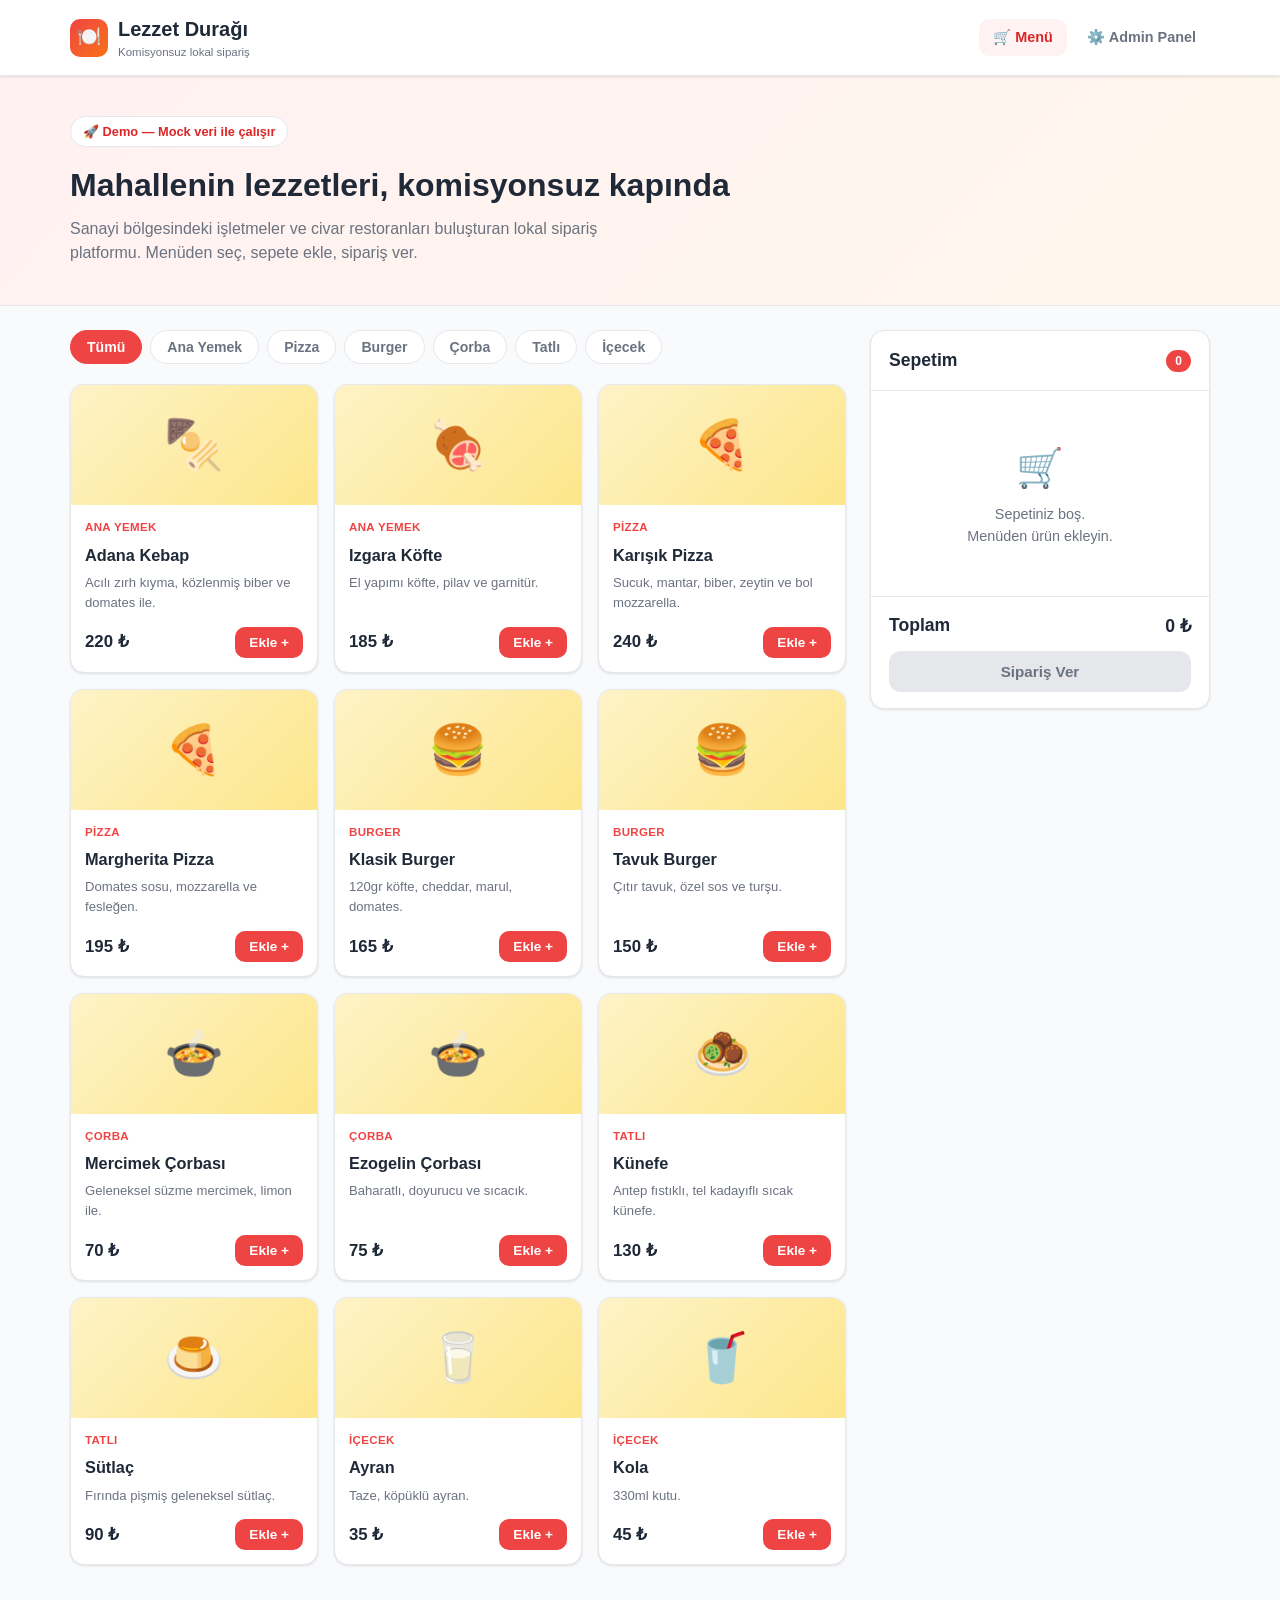
==== index.html @ 2682eca7 "Restoran sipariş demo: admin panelli, mock verili responsive arayüz Müşteri sitesi (index.html): - K" ====
<!DOCTYPE html>
<html lang="tr">
<head>
  <meta charset="UTF-8" />
  <meta name="viewport" content="width=device-width, initial-scale=1.0" />
  <title>Lezzet Durağı — Online Sipariş</title>
  <meta name="description" content="Lokal restoran sipariş demo uygulaması. Komisyonsuz, hızlı ve kolay sipariş." />
  <link rel="stylesheet" href="css/style.css" />
</head>
<body>

  <!-- Üst Bar -->
  <header class="topbar">
    <div class="topbar-inner">
      <a href="index.html" class="brand">
        <span class="logo">🍽️</span>
        <span>Lezzet Durağı <small>Komisyonsuz lokal sipariş</small></span>
      </a>
      <nav class="nav-links">
        <a href="index.html" class="active">🛒 <span>Menü</span></a>
        <a href="admin.html">⚙️ <span>Admin Panel</span></a>
      </nav>
    </div>
  </header>

  <!-- Hero -->
  <section class="hero">
    <div class="hero-inner">
      <span class="badge">🚀 Demo — Mock veri ile çalışır</span>
      <h1>Mahallenin lezzetleri, komisyonsuz kapında</h1>
      <p>Sanayi bölgesindeki işletmeler ve civar restoranları buluşturan lokal sipariş platformu. Menüden seç, sepete ekle, sipariş ver.</p>
    </div>
  </section>

  <!-- İçerik -->
  <div class="layout">
    <main>
      <div class="filters" id="filters"></div>
      <div class="menu-grid" id="menuGrid"></div>
    </main>

    <!-- Sepet -->
    <aside>
      <div class="cart">
        <div class="cart-head">
          <h2>Sepetim</h2>
          <span class="cart-count" id="cartCount">0</span>
        </div>
        <div class="cart-items" id="cartItems"></div>
        <div class="cart-foot">
          <div class="cart-total">
            <span>Toplam</span>
            <span id="cartTotal">0 ₺</span>
          </div>
          <button class="btn-primary" id="checkoutBtn" disabled>Sipariş Ver</button>
        </div>
      </div>
    </aside>
  </div>

  <!-- Sipariş Modalı -->
  <div class="modal-backdrop" id="orderModal">
    <div class="modal">
      <div class="modal-head">
        <h3>Sipariş Bilgileri</h3>
        <button class="modal-close" data-close>✕</button>
      </div>
      <div class="modal-body">
        <form id="orderForm">
          <div class="form-group">
            <label>Ad Soyad</label>
            <input type="text" name="customer" required placeholder="Örn: Ahmet Yılmaz" />
          </div>
          <div class="form-row">
            <div class="form-group">
              <label>Telefon</label>
              <input type="tel" name="phone" required placeholder="05XX XXX XX XX" />
            </div>
            <div class="form-group">
              <label>Ödeme</label>
              <select name="payment">
                <option>Kapıda Nakit</option>
                <option>Kapıda Kredi Kartı</option>
                <option>Online Ödeme</option>
              </select>
            </div>
          </div>
          <div class="form-group">
            <label>Adres</label>
            <textarea name="address" rows="2" required placeholder="Teslimat adresi"></textarea>
          </div>
          <div class="form-group">
            <label>Sipariş Notu (opsiyonel)</label>
            <input type="text" name="note" placeholder="Örn: Zili çalmayın" />
          </div>
          <button type="submit" class="btn-primary" id="submitOrder">Siparişi Onayla · <span id="modalTotal">0 ₺</span></button>
        </form>
      </div>
    </div>
  </div>

  <div class="toast" id="toast"></div>

  <script src="js/data.js"></script>
  <script src="js/app.js"></script>
</body>
</html>
---- css/style.css ----
/* ============================================================
   Lezzet Durağı — Restoran Sipariş Demo
   Modern, sade, responsive tema
   ============================================================ */

:root {
  --primary: #ef4444;
  --primary-dark: #dc2626;
  --primary-light: #fef2f2;
  --dark: #1f2937;
  --gray: #6b7280;
  --light-gray: #f3f4f6;
  --border: #e5e7eb;
  --white: #ffffff;
  --bg: #f9fafb;
  --shadow: 0 1px 3px rgba(0,0,0,.08), 0 1px 2px rgba(0,0,0,.04);
  --shadow-lg: 0 10px 25px rgba(0,0,0,.10);
  --radius: 14px;
}

* { margin: 0; padding: 0; box-sizing: border-box; }

body {
  font-family: -apple-system, BlinkMacSystemFont, "Segoe UI", Roboto, "Helvetica Neue", Arial, sans-serif;
  background: var(--bg);
  color: var(--dark);
  line-height: 1.5;
  -webkit-font-smoothing: antialiased;
}

a { color: inherit; text-decoration: none; }
button { font-family: inherit; cursor: pointer; border: none; }
img { max-width: 100%; }

/* ---------- Üst Bar ---------- */
.topbar {
  position: sticky; top: 0; z-index: 50;
  background: var(--white);
  border-bottom: 1px solid var(--border);
  box-shadow: var(--shadow);
}
.topbar-inner {
  max-width: 1180px; margin: 0 auto; padding: 14px 20px;
  display: flex; align-items: center; justify-content: space-between; gap: 16px;
}
.brand { display: flex; align-items: center; gap: 10px; font-weight: 800; font-size: 1.25rem; }
.brand .logo {
  width: 38px; height: 38px; border-radius: 10px;
  background: linear-gradient(135deg, var(--primary), #f97316);
  display: grid; place-items: center; font-size: 1.2rem;
}
.brand small { display:block; font-weight: 500; font-size: .72rem; color: var(--gray); }
.nav-links { display: flex; gap: 6px; align-items: center; }
.nav-links a {
  padding: 8px 14px; border-radius: 10px; font-weight: 600; font-size: .9rem; color: var(--gray);
  transition: .15s;
}
.nav-links a:hover { background: var(--light-gray); color: var(--dark); }
.nav-links a.active { background: var(--primary-light); color: var(--primary-dark); }

/* ---------- Hero ---------- */
.hero {
  background: linear-gradient(135deg, #fff1f2 0%, #fff7ed 100%);
  border-bottom: 1px solid var(--border);
}
.hero-inner { max-width: 1180px; margin: 0 auto; padding: 40px 20px; }
.hero h1 { font-size: 2rem; font-weight: 800; margin-bottom: 8px; }
.hero p { color: var(--gray); max-width: 560px; }
.hero .badge {
  display: inline-block; margin-bottom: 14px; padding: 5px 12px; border-radius: 999px;
  background: var(--white); border: 1px solid var(--border); font-size: .8rem; font-weight: 600; color: var(--primary-dark);
}

/* ---------- Sayfa Düzeni ---------- */
.layout { max-width: 1180px; margin: 0 auto; padding: 24px 20px 120px; display: grid; grid-template-columns: 1fr 340px; gap: 24px; }
@media (max-width: 900px) { .layout { grid-template-columns: 1fr; } }

/* ---------- Kategori Filtre ---------- */
.filters { display: flex; gap: 8px; flex-wrap: wrap; margin-bottom: 20px; }
.chip {
  padding: 8px 16px; border-radius: 999px; background: var(--white); border: 1px solid var(--border);
  font-weight: 600; font-size: .88rem; color: var(--gray); transition: .15s;
}
.chip:hover { border-color: var(--primary); color: var(--primary-dark); }
.chip.active { background: var(--primary); border-color: var(--primary); color: var(--white); }

/* ---------- Menü Kartları ---------- */
.menu-grid { display: grid; grid-template-columns: repeat(auto-fill, minmax(230px, 1fr)); gap: 16px; }
.card {
  background: var(--white); border: 1px solid var(--border); border-radius: var(--radius);
  overflow: hidden; display: flex; flex-direction: column; transition: .18s; box-shadow: var(--shadow);
}
.card:hover { transform: translateY(-3px); box-shadow: var(--shadow-lg); }
.card .thumb {
  height: 120px; background: linear-gradient(135deg, #fef3c7, #fde68a);
  display: grid; place-items: center; font-size: 3rem;
}
.card .body { padding: 14px; display: flex; flex-direction: column; gap: 6px; flex: 1; }
.card .cat { font-size: .72rem; font-weight: 700; color: var(--primary); text-transform: uppercase; letter-spacing: .03em; }
.card h3 { font-size: 1.02rem; }
.card .desc { font-size: .82rem; color: var(--gray); flex: 1; }
.card .foot { display: flex; align-items: center; justify-content: space-between; margin-top: 8px; }
.card .price { font-weight: 800; font-size: 1.05rem; }
.btn-add {
  background: var(--primary); color: var(--white); padding: 8px 14px; border-radius: 10px;
  font-weight: 700; font-size: .85rem; transition: .15s;
}
.btn-add:hover { background: var(--primary-dark); }

/* ---------- Sepet ---------- */
.cart {
  position: sticky; top: 90px; align-self: start;
  background: var(--white); border: 1px solid var(--border); border-radius: var(--radius);
  box-shadow: var(--shadow); overflow: hidden;
}
.cart-head { padding: 16px 18px; border-bottom: 1px solid var(--border); display: flex; align-items: center; justify-content: space-between; }
.cart-head h2 { font-size: 1.1rem; }
.cart-count { background: var(--primary); color:#fff; font-size:.75rem; font-weight:700; padding:2px 9px; border-radius:999px; }
.cart-items { max-height: 340px; overflow-y: auto; padding: 8px 0; }
.cart-empty { padding: 40px 18px; text-align: center; color: var(--gray); font-size: .9rem; }
.cart-empty .em { font-size: 2.4rem; display:block; margin-bottom: 8px; }
.cart-item { display: flex; align-items: center; gap: 10px; padding: 10px 18px; }
.cart-item .ci-name { flex: 1; font-size: .9rem; font-weight: 600; }
.cart-item .ci-name small { display: block; color: var(--gray); font-weight: 500; }
.qty { display: flex; align-items: center; gap: 6px; }
.qty button { width: 26px; height: 26px; border-radius: 8px; background: var(--light-gray); font-weight: 700; font-size: 1rem; color: var(--dark); line-height: 1; }
.qty button:hover { background: var(--border); }
.qty span { min-width: 18px; text-align: center; font-weight: 700; font-size: .9rem; }
.cart-foot { padding: 16px 18px; border-top: 1px solid var(--border); }
.cart-total { display: flex; justify-content: space-between; font-weight: 800; font-size: 1.1rem; margin-bottom: 12px; }
.btn-primary {
  width: 100%; background: var(--primary); color: #fff; padding: 12px; border-radius: 12px;
  font-weight: 700; font-size: .95rem; transition: .15s;
}
.btn-primary:hover { background: var(--primary-dark); }
.btn-primary:disabled { background: var(--border); color: var(--gray); cursor: not-allowed; }

/* ---------- Modal ---------- */
.modal-backdrop {
  position: fixed; inset: 0; background: rgba(17,24,39,.55); z-index: 100;
  display: none; align-items: center; justify-content: center; padding: 20px;
}
.modal-backdrop.open { display: flex; }
.modal {
  background: var(--white); border-radius: 18px; width: 100%; max-width: 460px;
  box-shadow: var(--shadow-lg); max-height: 92vh; overflow-y: auto;
}
.modal-head { padding: 18px 22px; border-bottom: 1px solid var(--border); display: flex; align-items: center; justify-content: space-between; }
.modal-head h3 { font-size: 1.15rem; }
.modal-close { width: 32px; height: 32px; border-radius: 8px; background: var(--light-gray); font-size: 1.1rem; color: var(--gray); }
.modal-close:hover { background: var(--border); }
.modal-body { padding: 22px; }
.form-group { margin-bottom: 14px; }
.form-group label { display: block; font-size: .85rem; font-weight: 600; margin-bottom: 6px; }
.form-group input, .form-group textarea, .form-group select {
  width: 100%; padding: 10px 12px; border: 1px solid var(--border); border-radius: 10px;
  font-family: inherit; font-size: .92rem; background: var(--white); color: var(--dark);
}
.form-group input:focus, .form-group textarea:focus, .form-group select:focus {
  outline: none; border-color: var(--primary); box-shadow: 0 0 0 3px var(--primary-light);
}
.form-row { display: grid; grid-template-columns: 1fr 1fr; gap: 12px; }

/* ---------- Toast ---------- */
.toast {
  position: fixed; bottom: 24px; left: 50%; transform: translateX(-50%) translateY(20px);
  background: var(--dark); color: #fff; padding: 12px 22px; border-radius: 12px; font-weight: 600; font-size: .9rem;
  box-shadow: var(--shadow-lg); opacity: 0; pointer-events: none; transition: .3s; z-index: 200;
}
.toast.show { opacity: 1; transform: translateX(-50%) translateY(0); }

/* ============================================================
   ADMIN PANEL
   ============================================================ */
.admin-wrap { display: grid; grid-template-columns: 240px 1fr; min-height: 100vh; }
.sidebar { background: var(--dark); color: #cbd5e1; padding: 22px 16px; }
.sidebar .brand { color: #fff; margin-bottom: 28px; }
.sidebar .brand small { color: #94a3b8; }
.side-nav { display: flex; flex-direction: column; gap: 4px; }
.side-nav button {
  display: flex; align-items: center; gap: 12px; padding: 11px 14px; border-radius: 10px;
  background: transparent; color: #cbd5e1; font-weight: 600; font-size: .92rem; text-align: left; width: 100%; transition: .15s;
}
.side-nav button:hover { background: rgba(255,255,255,.06); color: #fff; }
.side-nav button.active { background: var(--primary); color: #fff; }
.side-nav .ico { font-size: 1.1rem; }
.side-foot { margin-top: 28px; padding-top: 18px; border-top: 1px solid rgba(255,255,255,.1); }
.side-foot a { display:block; color: #94a3b8; font-size: .85rem; padding: 8px 14px; border-radius: 8px; }
.side-foot a:hover { background: rgba(255,255,255,.06); color:#fff; }

.admin-main { padding: 26px 28px; overflow-x: hidden; }
.admin-header { display: flex; align-items: center; justify-content: space-between; margin-bottom: 24px; flex-wrap: wrap; gap: 12px; }
.admin-header h1 { font-size: 1.5rem; }
.admin-header p { color: var(--gray); font-size: .9rem; }

/* KPI Kartları */
.kpi-grid { display: grid; grid-template-columns: repeat(auto-fit, minmax(190px, 1fr)); gap: 16px; margin-bottom: 26px; }
.kpi {
  background: var(--white); border: 1px solid var(--border); border-radius: var(--radius); padding: 18px 20px; box-shadow: var(--shadow);
}
.kpi .k-top { display: flex; align-items: center; justify-content: space-between; margin-bottom: 8px; }
.kpi .k-ico { width: 40px; height: 40px; border-radius: 10px; display: grid; place-items: center; font-size: 1.2rem; }
.kpi .k-label { color: var(--gray); font-size: .85rem; font-weight: 600; }
.kpi .k-value { font-size: 1.7rem; font-weight: 800; }

/* Tablo */
.panel { background: var(--white); border: 1px solid var(--border); border-radius: var(--radius); box-shadow: var(--shadow); overflow: hidden; margin-bottom: 24px; }
.panel-head { padding: 16px 20px; border-bottom: 1px solid var(--border); display: flex; align-items: center; justify-content: space-between; flex-wrap: wrap; gap: 10px; }
.panel-head h2 { font-size: 1.1rem; }
.table-scroll { overflow-x: auto; }
table { width: 100%; border-collapse: collapse; }
th { text-align: left; padding: 12px 16px; font-size: .78rem; text-transform: uppercase; letter-spacing: .03em; color: var(--gray); border-bottom: 1px solid var(--border); background: var(--bg); white-space: nowrap; }
td { padding: 12px 16px; font-size: .9rem; border-bottom: 1px solid var(--border); vertical-align: middle; }
tr:last-child td { border-bottom: none; }
tr:hover td { background: #fcfcfd; }

.status-pill { display: inline-block; padding: 4px 11px; border-radius: 999px; font-size: .76rem; font-weight: 700; }
.status-select { padding: 6px 8px; border: 1px solid var(--border); border-radius: 8px; font-size: .82rem; font-weight: 600; background: #fff; cursor: pointer; }

.btn-sm { padding: 6px 12px; border-radius: 8px; font-size: .8rem; font-weight: 600; }
.btn-outline { background: #fff; border: 1px solid var(--border); color: var(--dark); }
.btn-outline:hover { background: var(--light-gray); }
.btn-danger { background: var(--primary-light); color: var(--primary-dark); }
.btn-danger:hover { background: #fee2e2; }
.btn-ghost { background: transparent; color: var(--gray); }
.btn-ghost:hover { color: var(--primary); }

.tag { display:inline-block; padding: 3px 9px; border-radius: 6px; font-size: .75rem; font-weight: 600; background: var(--light-gray); color: var(--gray); }
.tag.on { background: #dcfce7; color: #16a34a; }
.tag.off { background: #fee2e2; color: #dc2626; }

.section { display: none; }
.section.active { display: block; }

.expand-row td { background: #fafafa; padding: 0; }
.order-detail { padding: 14px 20px; }
.order-detail ul { list-style: none; margin: 8px 0; }
.order-detail li { display: flex; justify-content: space-between; padding: 4px 0; font-size: .88rem; }
.order-detail .od-meta { font-size: .85rem; color: var(--gray); margin-top: 8px; }

/* Mobil admin */
.menu-toggle { display: none; background: var(--light-gray); width: 40px; height: 40px; border-radius: 10px; font-size: 1.2rem; }
@media (max-width: 780px) {
  .admin-wrap { grid-template-columns: 1fr; }
  .sidebar { position: fixed; left: 0; top: 0; bottom: 0; width: 240px; transform: translateX(-100%); transition: .25s; z-index: 90; }
  .sidebar.open { transform: translateX(0); }
  .menu-toggle { display: grid; place-items: center; }
  .admin-main { padding: 18px 16px; }
  .side-backdrop { position: fixed; inset: 0; background: rgba(0,0,0,.4); z-index: 80; display: none; }
  .side-backdrop.open { display: block; }
}
@media (max-width: 520px) {
  .hero h1 { font-size: 1.55rem; }
  .form-row { grid-template-columns: 1fr; }
  .nav-links a span { display: none; }
}
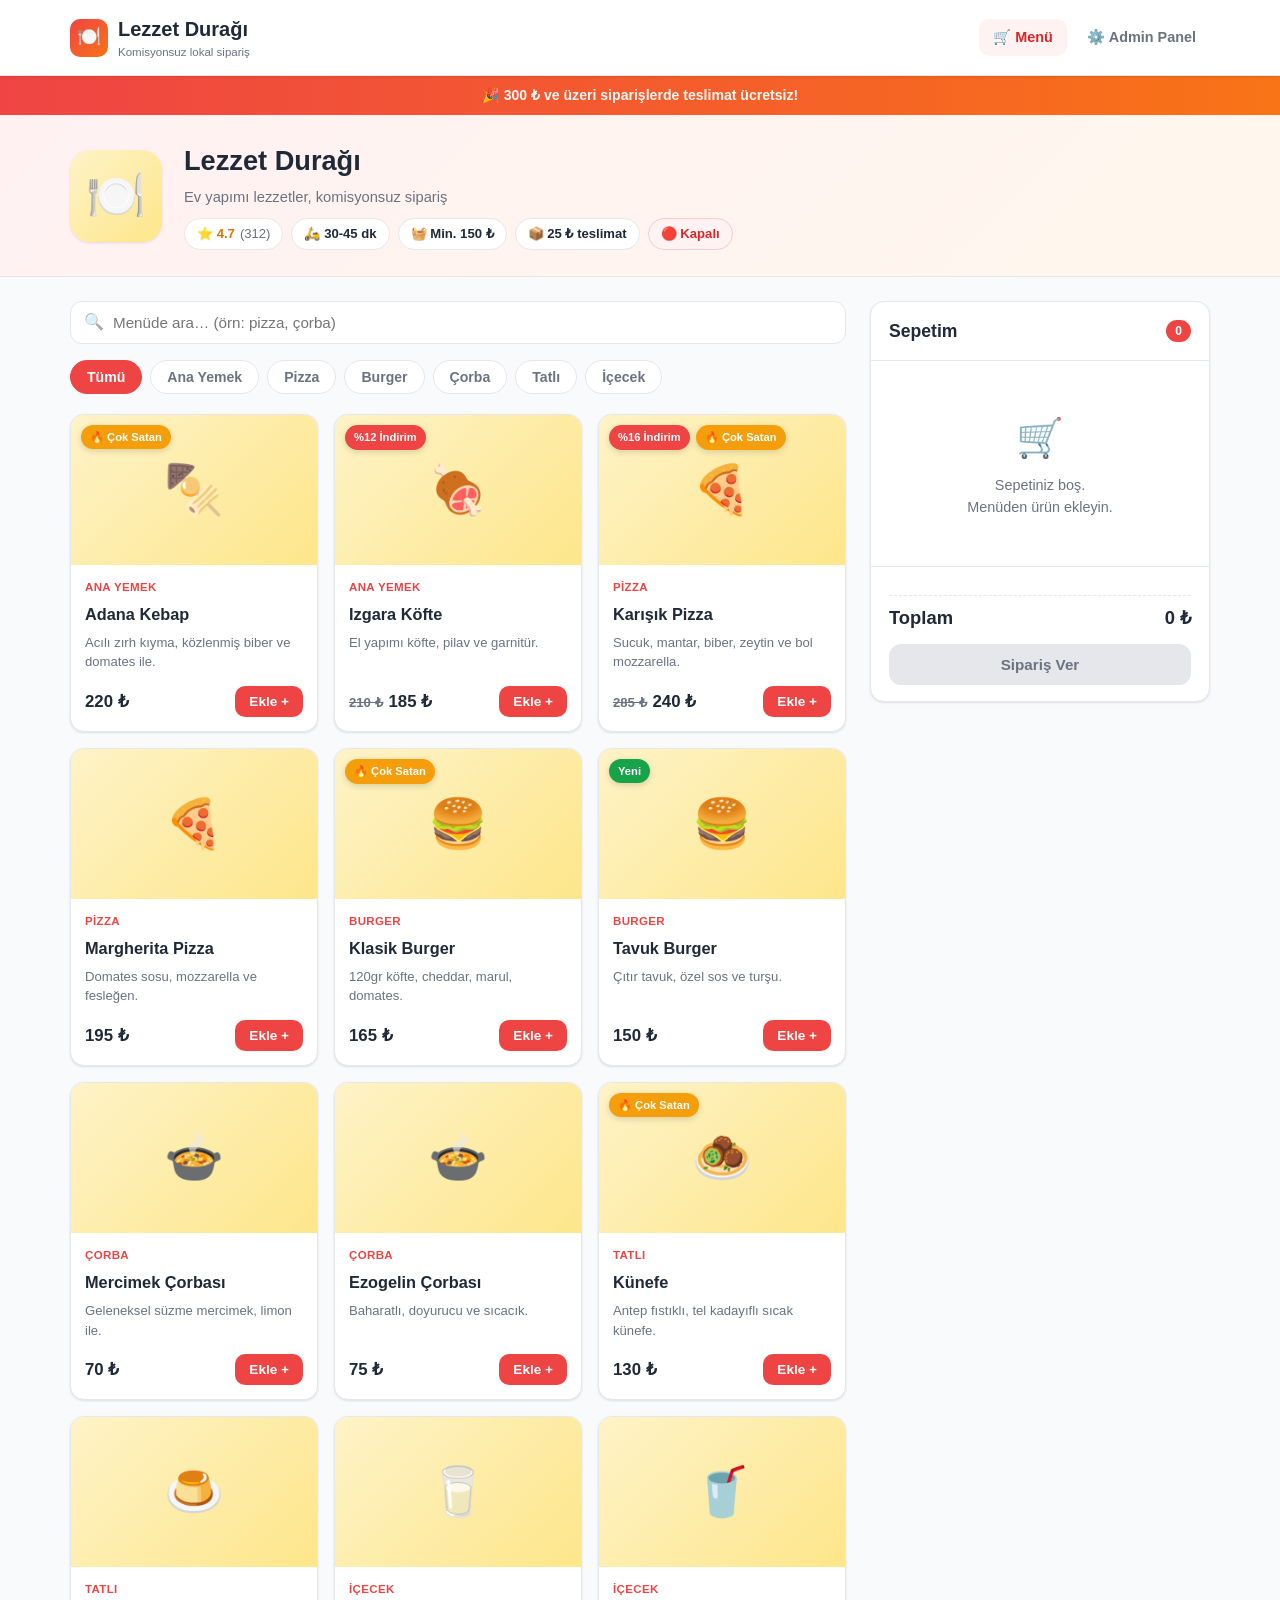
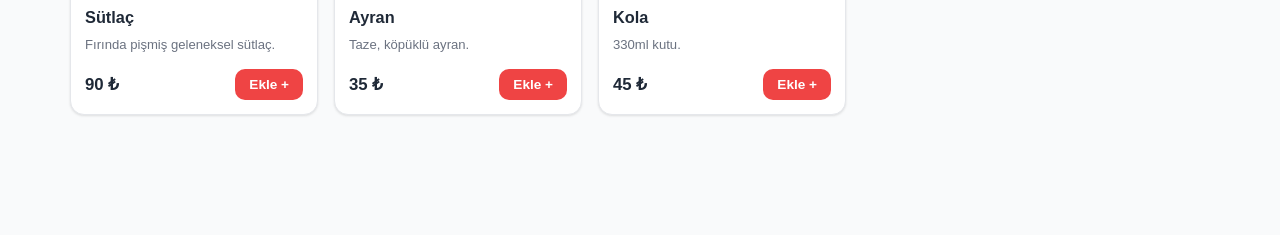
==== commit 29554a60: "Şablon hissini gerçek sipariş sitesi deneyimine dönüştür Müşteri tarafı: - Restoran başlık kartı (pu" ====
--- a/index.html
+++ b/index.html
@@ -23,18 +23,28 @@
     </div>
   </header>
 
-  <!-- Hero -->
-  <section class="hero">
-    <div class="hero-inner">
-      <span class="badge">🚀 Demo — Mock veri ile çalışır</span>
-      <h1>Mahallenin lezzetleri, komisyonsuz kapında</h1>
-      <p>Sanayi bölgesindeki işletmeler ve civar restoranları buluşturan lokal sipariş platformu. Menüden seç, sepete ekle, sipariş ver.</p>
+  <!-- Kampanya şeridi -->
+  <div class="promo-strip" id="promoStrip"></div>
+
+  <!-- Restoran başlık kartı -->
+  <section class="resto-hero">
+    <div class="resto-hero-inner">
+      <div class="resto-cover">🍽️</div>
+      <div class="resto-info">
+        <h1 id="rName">Lezzet Durağı</h1>
+        <p class="resto-slogan" id="rSlogan"></p>
+        <div class="resto-meta" id="rMeta"></div>
+      </div>
     </div>
   </section>
 
   <!-- İçerik -->
   <div class="layout">
     <main>
+      <div class="menu-search">
+        <span class="search-ico">🔍</span>
+        <input type="text" id="searchInput" placeholder="Menüde ara… (örn: pizza, çorba)" />
+      </div>
       <div class="filters" id="filters"></div>
       <div class="menu-grid" id="menuGrid"></div>
     </main>
@@ -48,10 +58,13 @@
         </div>
         <div class="cart-items" id="cartItems"></div>
         <div class="cart-foot">
+          <div class="free-delivery" id="freeDelivery"></div>
+          <div class="cart-lines" id="cartLines"></div>
           <div class="cart-total">
             <span>Toplam</span>
             <span id="cartTotal">0 ₺</span>
           </div>
+          <div class="min-warn" id="minWarn"></div>
           <button class="btn-primary" id="checkoutBtn" disabled>Sipariş Ver</button>
         </div>
       </div>
@@ -86,8 +99,12 @@
             </div>
           </div>
           <div class="form-group">
-            <label>Adres</label>
-            <textarea name="address" rows="2" required placeholder="Teslimat adresi"></textarea>
+            <label>Mahalle / Bölge</label>
+            <select name="neighborhood" id="neighborhoodSelect"></select>
+          </div>
+          <div class="form-group">
+            <label>Açık Adres</label>
+            <textarea name="address" rows="2" required placeholder="Cadde, sokak, bina ve kat bilgisi"></textarea>
           </div>
           <div class="form-group">
             <label>Sipariş Notu (opsiyonel)</label>
@@ -99,6 +116,26 @@
     </div>
   </div>
 
+  <!-- Sipariş Takip Modalı -->
+  <div class="modal-backdrop" id="trackModal">
+    <div class="modal">
+      <div class="modal-head">
+        <h3>Sipariş Takibi</h3>
+        <button class="modal-close" data-close-track>✕</button>
+      </div>
+      <div class="modal-body">
+        <div class="track-success">
+          <div class="track-check">✓</div>
+          <h4 id="trackTitle">Siparişiniz alındı!</h4>
+          <p id="trackNo" class="track-no"></p>
+        </div>
+        <div class="track-eta" id="trackEta"></div>
+        <div class="track-steps" id="trackSteps"></div>
+        <button class="btn-primary" data-close-track>Menüye Dön</button>
+      </div>
+    </div>
+  </div>
+
   <div class="toast" id="toast"></div>
 
   <script src="js/data.js"></script>
--- a/css/style.css
+++ b/css/style.css
@@ -71,6 +71,46 @@
   background: var(--white); border: 1px solid var(--border); font-size: .8rem; font-weight: 600; color: var(--primary-dark);
 }
 
+/* ---------- Kampanya Şeridi ---------- */
+.promo-strip {
+  background: linear-gradient(90deg, var(--primary), #f97316);
+  color: #fff; text-align: center; font-size: .88rem; font-weight: 600; padding: 9px 16px;
+}
+.promo-strip span { opacity: .95; }
+
+/* ---------- Restoran Başlık Kartı ---------- */
+.resto-hero { background: linear-gradient(135deg, #fff1f2 0%, #fff7ed 100%); border-bottom: 1px solid var(--border); }
+.resto-hero-inner { max-width: 1180px; margin: 0 auto; padding: 26px 20px; display: flex; align-items: center; gap: 22px; }
+.resto-cover {
+  width: 92px; height: 92px; border-radius: 20px; flex-shrink: 0;
+  background: linear-gradient(135deg, #fef3c7, #fde68a); display: grid; place-items: center; font-size: 3rem;
+  box-shadow: var(--shadow);
+}
+.resto-info h1 { font-size: 1.7rem; margin-bottom: 4px; }
+.resto-slogan { color: var(--gray); font-size: .92rem; margin-bottom: 10px; }
+.resto-meta { display: flex; flex-wrap: wrap; gap: 8px; }
+.meta-pill {
+  display: inline-flex; align-items: center; gap: 5px; background: #fff; border: 1px solid var(--border);
+  border-radius: 999px; padding: 5px 12px; font-size: .82rem; font-weight: 600; color: var(--dark);
+}
+.meta-pill.star { color: #d97706; }
+.meta-pill.open { color: #16a34a; border-color: #bbf7d0; background: #f0fdf4; }
+.meta-pill.closed { color: #dc2626; border-color: #fecaca; background: #fef2f2; }
+@media (max-width: 520px) {
+  .resto-hero-inner { gap: 14px; }
+  .resto-cover { width: 68px; height: 68px; font-size: 2.1rem; border-radius: 16px; }
+  .resto-info h1 { font-size: 1.35rem; }
+}
+
+/* ---------- Menü Arama ---------- */
+.menu-search { position: relative; margin-bottom: 16px; }
+.menu-search .search-ico { position: absolute; left: 14px; top: 50%; transform: translateY(-50%); font-size: 1rem; opacity: .55; }
+.menu-search input {
+  width: 100%; padding: 12px 16px 12px 42px; border: 1px solid var(--border); border-radius: 12px;
+  font-family: inherit; font-size: .95rem; background: #fff; color: var(--dark);
+}
+.menu-search input:focus { outline: none; border-color: var(--primary); box-shadow: 0 0 0 3px var(--primary-light); }
+
 /* ---------- Sayfa Düzeni ---------- */
 .layout { max-width: 1180px; margin: 0 auto; padding: 24px 20px 120px; display: grid; grid-template-columns: 1fr 340px; gap: 24px; }
 @media (max-width: 900px) { .layout { grid-template-columns: 1fr; } }
@@ -92,15 +132,38 @@
 }
 .card:hover { transform: translateY(-3px); box-shadow: var(--shadow-lg); }
 .card .thumb {
-  height: 120px; background: linear-gradient(135deg, #fef3c7, #fde68a);
-  display: grid; place-items: center; font-size: 3rem;
-}
+  position: relative; height: 150px; background: linear-gradient(135deg, #fef3c7, #fde68a);
+  display: grid; place-items: center; font-size: 3rem; overflow: hidden;
+}
+.card .thumb img {
+  position: absolute; inset: 0; width: 100%; height: 100%; object-fit: cover; display: block;
+}
+.card .thumb .thumb-emoji { z-index: 0; }
+
+/* Admin ürün tablosu küçük görsel */
+.prod-thumb {
+  width: 46px; height: 46px; border-radius: 10px; object-fit: cover; vertical-align: middle;
+  margin-right: 10px; background: linear-gradient(135deg, #fef3c7, #fde68a);
+  display: inline-grid; place-items: center; font-size: 1.3rem; overflow: hidden; border: 1px solid var(--border);
+}
+.prod-thumb img { width: 100%; height: 100%; object-fit: cover; display: block; }
 .card .body { padding: 14px; display: flex; flex-direction: column; gap: 6px; flex: 1; }
 .card .cat { font-size: .72rem; font-weight: 700; color: var(--primary); text-transform: uppercase; letter-spacing: .03em; }
 .card h3 { font-size: 1.02rem; }
 .card .desc { font-size: .82rem; color: var(--gray); flex: 1; }
 .card .foot { display: flex; align-items: center; justify-content: space-between; margin-top: 8px; }
 .card .price { font-weight: 800; font-size: 1.05rem; }
+.card .price .old { font-size: .82rem; color: var(--gray); text-decoration: line-through; font-weight: 600; margin-right: 6px; }
+
+/* Kart rozetleri */
+.card-badges { position: absolute; top: 10px; left: 10px; display: flex; gap: 6px; z-index: 1; }
+.badge-tag {
+  font-size: .7rem; font-weight: 700; padding: 4px 9px; border-radius: 999px; color: #fff;
+  box-shadow: 0 2px 6px rgba(0,0,0,.15); backdrop-filter: blur(2px);
+}
+.badge-tag.pop { background: #f59e0b; }
+.badge-tag.new { background: #16a34a; }
+.badge-tag.disc { background: var(--primary); }
 .btn-add {
   background: var(--primary); color: var(--white); padding: 8px 14px; border-radius: 10px;
   font-weight: 700; font-size: .85rem; transition: .15s;
@@ -127,7 +190,17 @@
 .qty button:hover { background: var(--border); }
 .qty span { min-width: 18px; text-align: center; font-weight: 700; font-size: .9rem; }
 .cart-foot { padding: 16px 18px; border-top: 1px solid var(--border); }
-.cart-total { display: flex; justify-content: space-between; font-weight: 800; font-size: 1.1rem; margin-bottom: 12px; }
+.free-delivery { margin-bottom: 12px; }
+.free-delivery .fd-text { font-size: .8rem; color: var(--gray); margin-bottom: 6px; display: flex; align-items: center; gap: 5px; }
+.free-delivery .fd-text.done { color: #16a34a; font-weight: 600; }
+.fd-bar { height: 6px; background: var(--light-gray); border-radius: 999px; overflow: hidden; }
+.fd-bar span { display: block; height: 100%; background: linear-gradient(90deg, var(--primary), #f97316); border-radius: 999px; transition: width .3s; }
+.cart-lines { font-size: .86rem; color: var(--gray); margin-bottom: 8px; }
+.cart-lines .line { display: flex; justify-content: space-between; padding: 3px 0; }
+.cart-lines .line.free { color: #16a34a; font-weight: 600; }
+.cart-total { display: flex; justify-content: space-between; font-weight: 800; font-size: 1.15rem; margin-bottom: 12px; padding-top: 8px; border-top: 1px dashed var(--border); }
+.min-warn { font-size: .8rem; color: var(--primary-dark); background: var(--primary-light); border-radius: 8px; padding: 8px 10px; margin-bottom: 10px; text-align: center; font-weight: 600; display: none; }
+.min-warn.show { display: block; }
 .btn-primary {
   width: 100%; background: var(--primary); color: #fff; padding: 12px; border-radius: 12px;
   font-weight: 700; font-size: .95rem; transition: .15s;
@@ -160,6 +233,39 @@
   outline: none; border-color: var(--primary); box-shadow: 0 0 0 3px var(--primary-light);
 }
 .form-row { display: grid; grid-template-columns: 1fr 1fr; gap: 12px; }
+
+/* ---------- Sipariş Takip ---------- */
+.track-success { text-align: center; margin-bottom: 20px; }
+.track-check {
+  width: 62px; height: 62px; border-radius: 50%; background: #dcfce7; color: #16a34a;
+  font-size: 2rem; font-weight: 800; display: grid; place-items: center; margin: 0 auto 12px;
+  animation: pop .3s ease;
+}
+@keyframes pop { 0% { transform: scale(.4); opacity: 0; } 100% { transform: scale(1); opacity: 1; } }
+.track-success h4 { font-size: 1.2rem; margin-bottom: 4px; }
+.track-no { color: var(--gray); font-size: .9rem; }
+.track-no strong { color: var(--dark); }
+.track-eta { background: var(--primary-light); border-radius: 12px; padding: 14px; text-align: center; margin-bottom: 20px; }
+.track-eta .eta-label { font-size: .8rem; color: var(--gray); }
+.track-eta .eta-time { font-size: 1.4rem; font-weight: 800; color: var(--primary-dark); }
+.track-steps { position: relative; margin-bottom: 22px; padding-left: 8px; }
+.track-step { display: flex; align-items: flex-start; gap: 14px; position: relative; padding-bottom: 20px; }
+.track-step:last-child { padding-bottom: 0; }
+.track-step::before {
+  content: ""; position: absolute; left: 12px; top: 26px; bottom: -2px; width: 2px; background: var(--border);
+}
+.track-step:last-child::before { display: none; }
+.track-step .ts-dot {
+  width: 26px; height: 26px; border-radius: 50%; background: var(--light-gray); color: var(--gray);
+  display: grid; place-items: center; font-size: .85rem; flex-shrink: 0; z-index: 1; border: 2px solid var(--border);
+}
+.track-step.active .ts-dot { background: var(--primary); color: #fff; border-color: var(--primary); animation: pulse 1.6s infinite; }
+.track-step.done .ts-dot { background: #16a34a; color: #fff; border-color: #16a34a; }
+.track-step.done::before { background: #16a34a; }
+@keyframes pulse { 0%,100% { box-shadow: 0 0 0 0 rgba(239,68,68,.4); } 50% { box-shadow: 0 0 0 6px rgba(239,68,68,0); } }
+.track-step .ts-body .ts-title { font-weight: 700; font-size: .92rem; }
+.track-step.pending .ts-body { opacity: .5; }
+.track-step .ts-body .ts-sub { font-size: .8rem; color: var(--gray); }
 
 /* ---------- Toast ---------- */
 .toast {
@@ -184,6 +290,8 @@
 .side-nav button:hover { background: rgba(255,255,255,.06); color: #fff; }
 .side-nav button.active { background: var(--primary); color: #fff; }
 .side-nav .ico { font-size: 1.1rem; }
+.side-nav .live-dot { margin-left: auto; color: #ef4444; font-size: 1.6rem; line-height: 0; animation: livepulse 1.4s infinite; }
+@keyframes livepulse { 0%,100% { opacity: 1; } 50% { opacity: .3; } }
 .side-foot { margin-top: 28px; padding-top: 18px; border-top: 1px solid rgba(255,255,255,.1); }
 .side-foot a { display:block; color: #94a3b8; font-size: .85rem; padding: 8px 14px; border-radius: 8px; }
 .side-foot a:hover { background: rgba(255,255,255,.06); color:#fff; }
